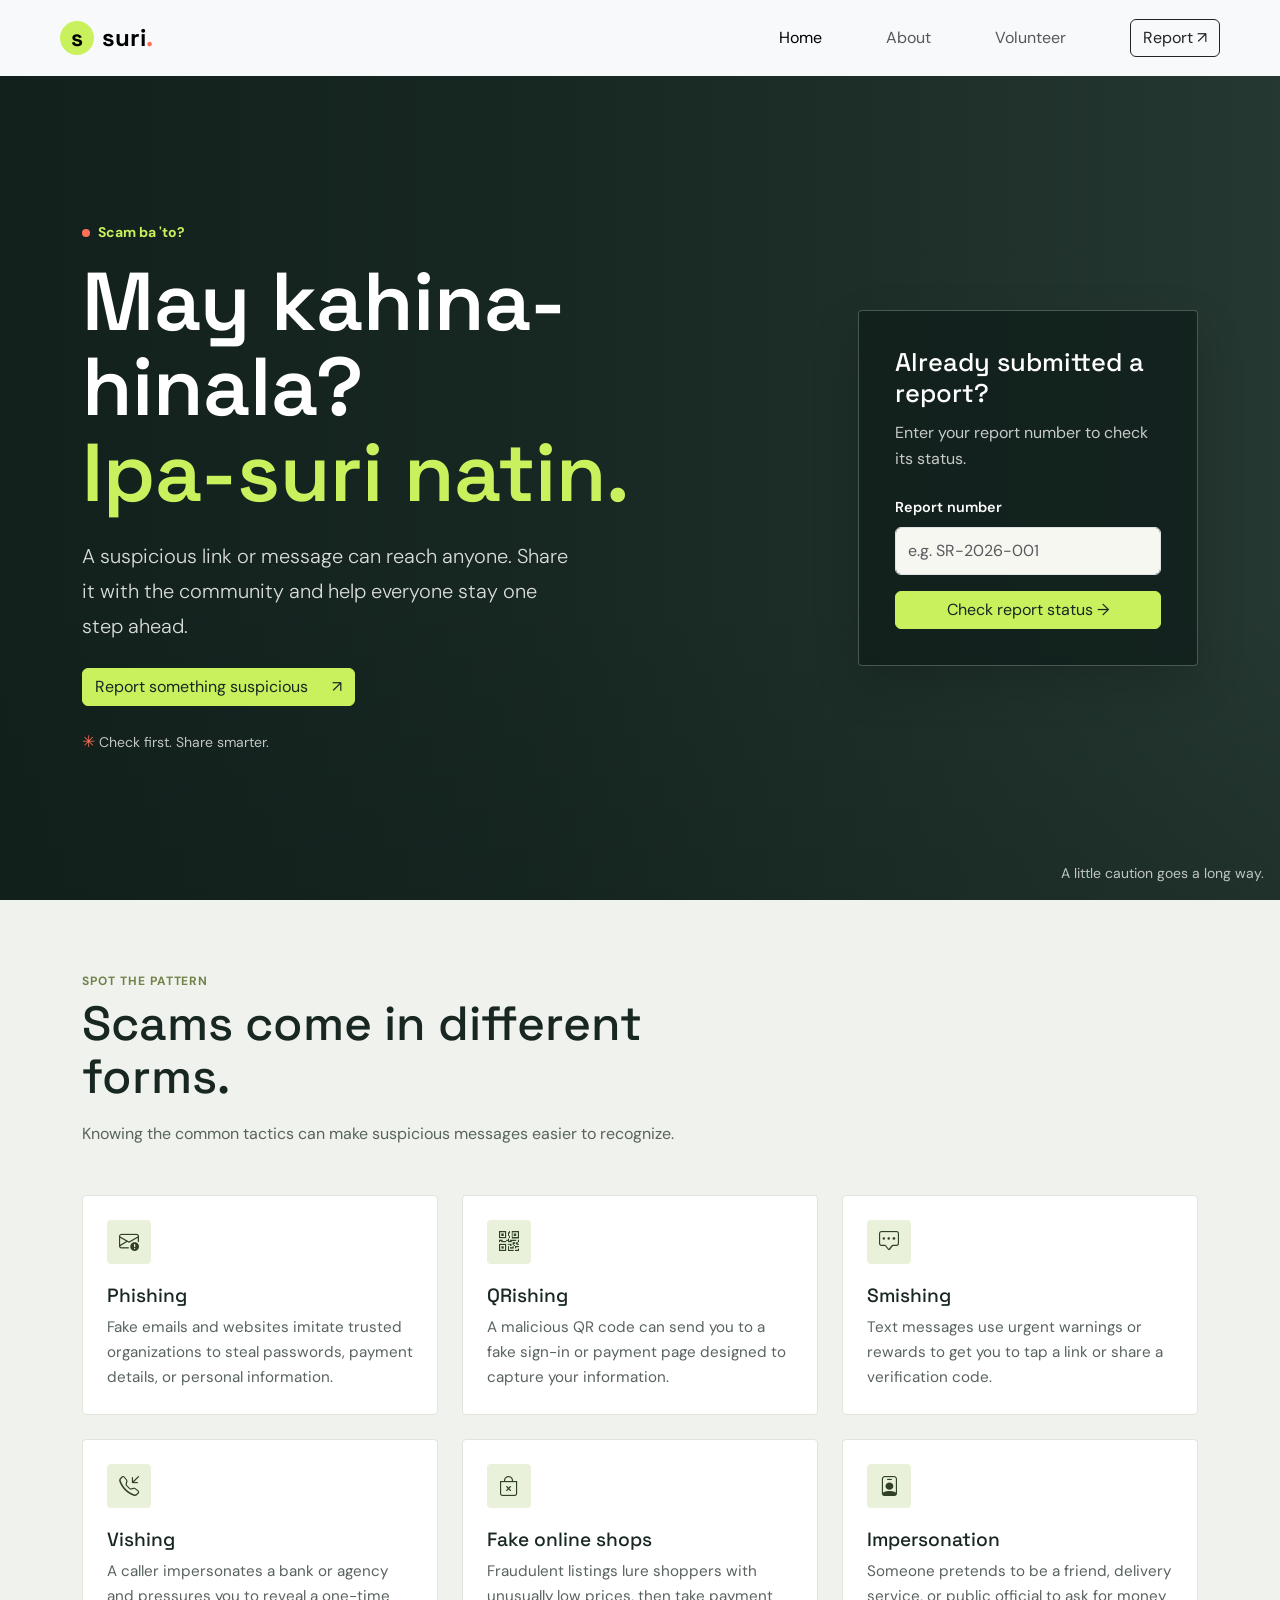
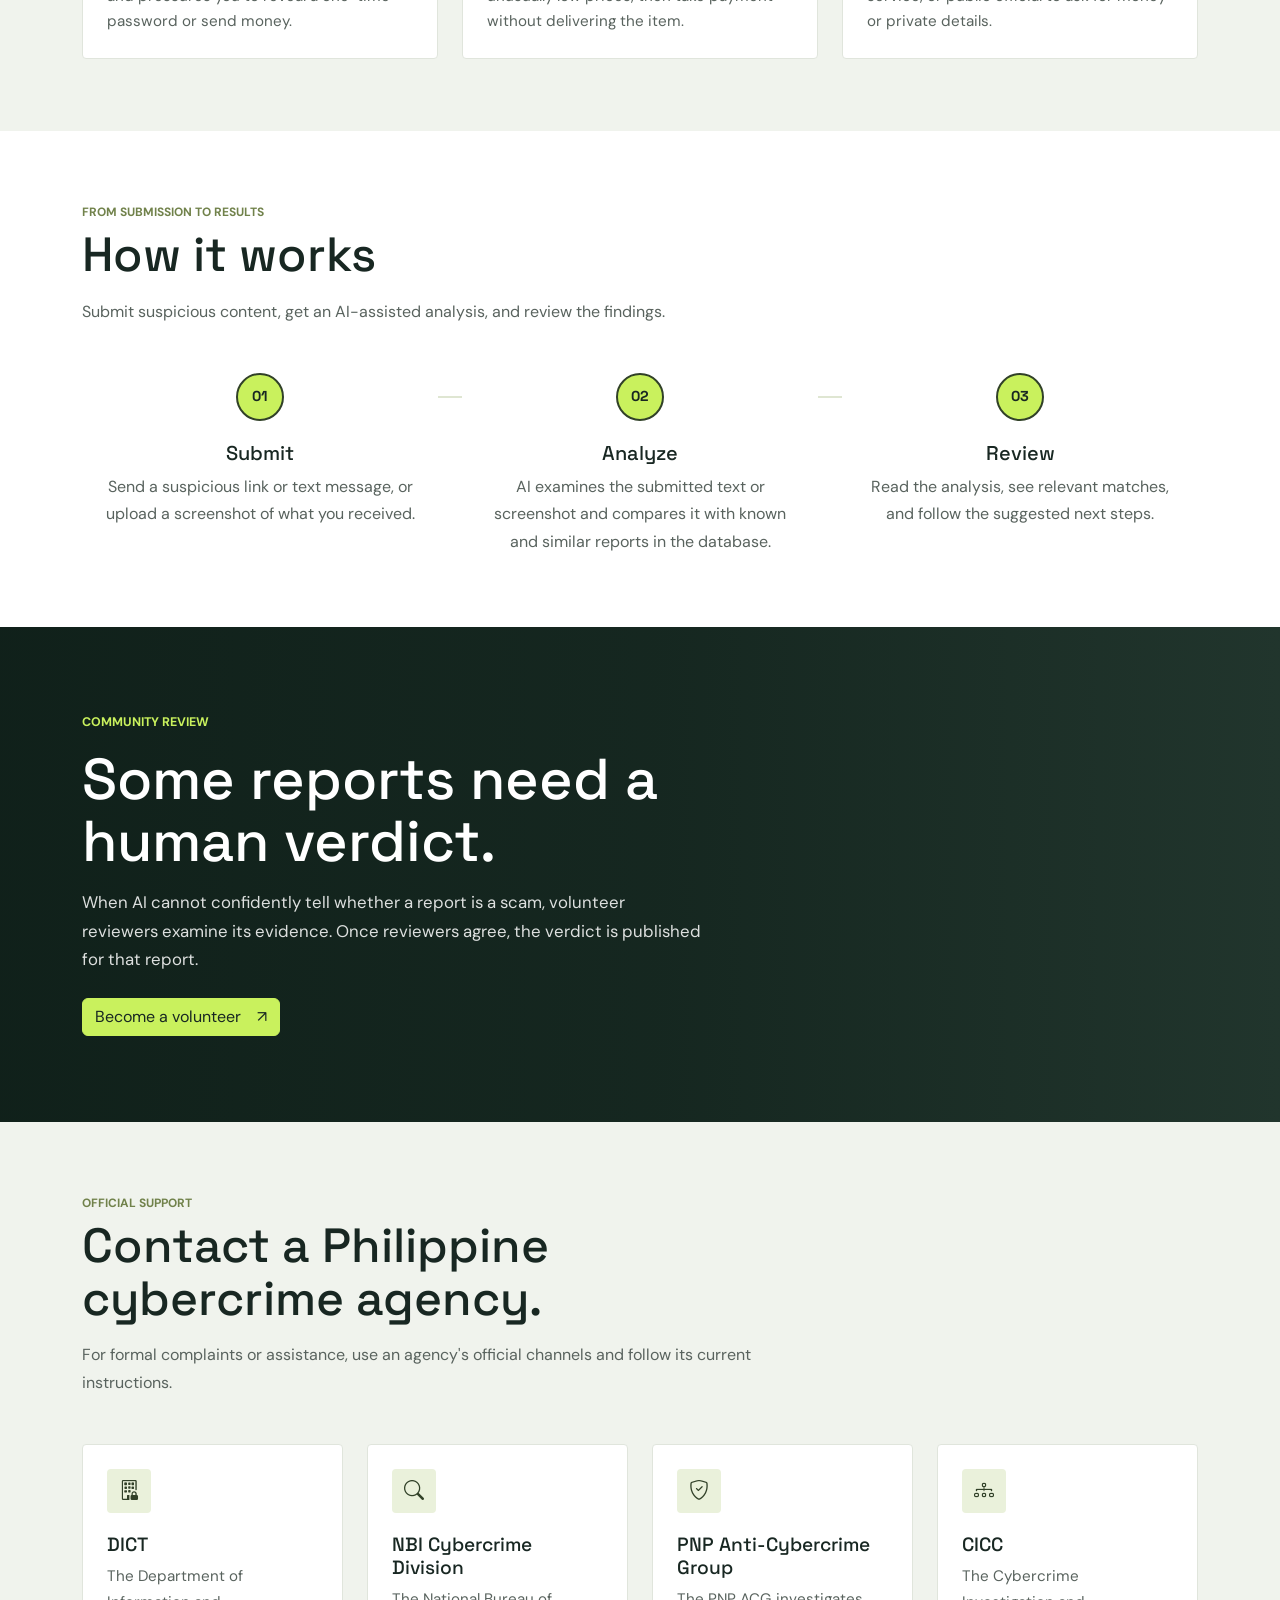
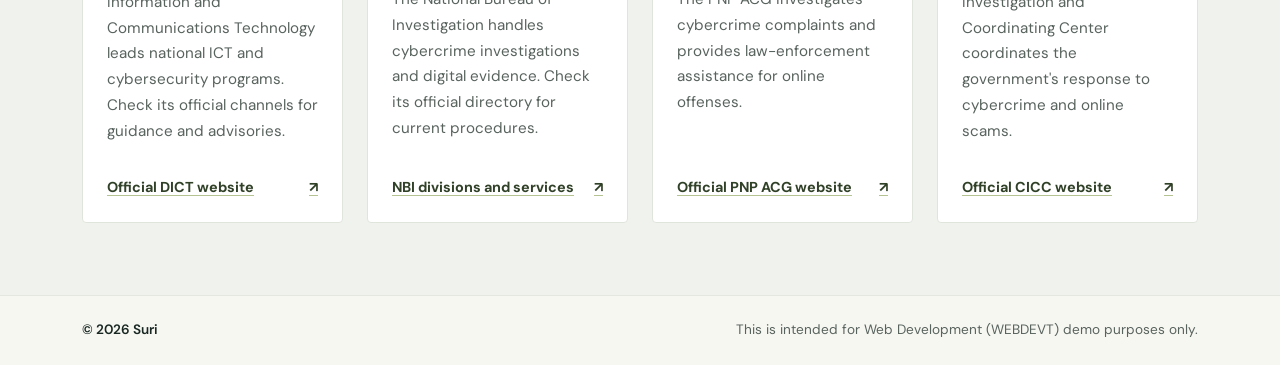
==== index.html @ 7ba01937 "Add of suri template files." ====
<!doctype html>
<html lang="en">
  <head>
    <meta charset="utf-8">
    <meta name="viewport" content="width=device-width, initial-scale=1">
    <meta name="theme-color" content="#f7f7f2">
    <meta name="description" content="A community space to check suspicious links and messages before they spread." >
    <title>Suri | Scam ba 'to?</title>

    <!-- Bootstrap supplies the responsive layout and common interface styles. -->
    <link href="https://cdn.jsdelivr.net/npm/bootstrap@5.3.3/dist/css/bootstrap.min.css" rel="stylesheet" integrity="sha384-QWTKZyjpPEjISv5WaRU9OFeRpok6YctnYmDr5pNlyT2bRjXh0JMhjY6hW+ALEwIH" crossorigin="anonymous">
    <link rel="stylesheet" href="https://cdn.jsdelivr.net/npm/bootstrap-icons@1.11.3/font/bootstrap-icons.min.css">
    <!-- A display font paired with a readable body font gives the page its own voice. -->
    <link rel="preconnect" href="https://fonts.googleapis.com">
    <link rel="preconnect" href="https://fonts.gstatic.com" crossorigin>
    <link href="https://fonts.googleapis.com/css2?family=DM+Sans:wght@400;500;600;700&family=Space+Grotesk:wght@500;600;700&display=swap" rel="stylesheet">
    <link rel="stylesheet" href="styles/index.css">
    <link rel="stylesheet" href="styles/menu.css">
    <link rel="stylesheet" href="styles/hero.css">
    <link rel="stylesheet" href="styles/report-lookup.css">
    <link rel="stylesheet" href="styles/scams.css">
    <link rel="stylesheet" href="styles/how-it-works.css">
    <link rel="stylesheet" href="styles/volunteer.css">
    <link rel="stylesheet" href="styles/agencies.css">
    <link rel="stylesheet" href="styles/footer.css">
    <script src="scripts/hero.js" defer></script>
    <script src="scripts/menu.js" defer></script>
    <script src="scripts/report-lookup.js" defer></script>
    <script src="scripts/volunteer.js" defer></script>
  </head>
  <body>
    <!-- A sticky header keeps the main actions close while the page is in view. -->
    <header class="navbar navbar-expand-md sticky-top bg-light px-3 px-lg-5">
      <div class="container-fluid">
      <a class="navbar-brand d-flex align-items-center gap-2 mb-0" href="#home" aria-label="Suri home">
        <span class="brand-mark" aria-hidden="true">s</span>
        <span class="brand-name fs-4 fw-bold">suri<span class="brand-period">.</span></span>
      </a>

      <button class="navbar-toggler" type="button" aria-label="Open navigation menu" aria-expanded="false" aria-controls="site-navigation">
        <span class="navbar-toggler-icon" aria-hidden="true"></span>
      </button>

      <nav class="collapse navbar-collapse justify-content-md-end" id="site-navigation" aria-label="Main navigation">
        <div class="navbar-nav align-items-md-center gap-md-5">
          <a class="nav-link active" href="#home" aria-current="page">Home</a>
          <a class="nav-link" href="#how-it-works">About</a>
          <a class="nav-link" href="#volunteer">Volunteer</a>
          <a class="btn btn-outline-dark ms-md-2" href="report.html">Report <span aria-hidden="true">↗</span></a>
        </div>
      </nav>
      </div>
    </header>

    <main>
      <!-- The hero fills the space below the header and uses a photo selected in scripts/hero.js. -->
      <section class="hero d-flex align-items-center position-relative overflow-hidden" id="home" aria-labelledby="hero-title">
        <div class="container position-relative">
          <div class="row g-5 align-items-center">
            <div class="col-lg-8 hero-content">
              <p class="hero-eyebrow d-flex align-items-center gap-2 fw-bold mb-3"><span class="eyebrow-dot" aria-hidden="true"></span> Scam ba 'to?</p>
              <h1 class="hero-title fw-semibold mb-0" id="hero-title">May kahina-hinala?<br><span>Ipa-suri natin.</span></h1>
              <p class="hero-description lead my-4">A suspicious link or message can reach anyone. Share it with the community and help everyone stay one step ahead.</p>
              <a class="btn btn-primary d-inline-flex align-items-center gap-4" href="report.html">Report something suspicious <span aria-hidden="true">↗</span></a>
              <p class="hero-note small mt-4 mb-0"><span aria-hidden="true">✳</span> Check first. Share smarter.</p>
            </div>
            <div class="col-lg-4">
              <aside class="report-lookup" id="report" aria-labelledby="report-lookup-title">
                <h2 class="report-lookup-title" id="report-lookup-title">Already submitted a report?</h2>
                <p class="report-lookup-copy">Enter your report number to check its status.</p>
                <form id="report-lookup-form">
                  <label class="form-label" for="report-number">Report number</label>
                  <input class="form-control mb-3" id="report-number" name="report-number" type="text" placeholder="e.g. SR-2026-001" autocomplete="off" required>
                  <button class="btn btn-primary w-100" type="submit">Check report status <span aria-hidden="true">→</span></button>
                  <p class="report-lookup-feedback small mt-3 mb-0" id="report-lookup-feedback" role="status" aria-live="polite" hidden></p>
                </form>
              </aside>
            </div>
          </div>
        </div>
        <p class="photo-credit position-absolute bottom-0 end-0 small m-3">A little caution goes a long way.</p>
      </section>

      <!-- Static cards introduce common scam categories without needing JavaScript. -->
      <section class="scam-types py-5" id="scam-types" aria-labelledby="scam-types-title">
        <div class="container py-lg-4">
          <div class="scam-types-heading mb-4 mb-lg-5">
            <p class="scam-types-kicker text-uppercase fw-bold mb-2">Spot the pattern</p>
            <h2 class="scam-types-title mb-3" id="scam-types-title">Scams come in different forms.</h2>
            <p class="scam-types-intro mb-0">Knowing the common tactics can make suspicious messages easier to recognize.</p>
          </div>

          <div class="row g-3 g-lg-4">
            <div class="col-md-6 col-lg-4">
              <article class="scam-card h-100">
                <span class="scam-icon" aria-hidden="true"><i class="bi bi-envelope-exclamation"></i></span>
                <h3 class="scam-card-title">Phishing</h3>
                <p class="scam-card-description mb-0">Fake emails and websites imitate trusted organizations to steal passwords, payment details, or personal information.</p>
              </article>
            </div>
            <div class="col-md-6 col-lg-4">
              <article class="scam-card h-100">
                <span class="scam-icon" aria-hidden="true"><i class="bi bi-qr-code"></i></span>
                <h3 class="scam-card-title">QRishing</h3>
                <p class="scam-card-description mb-0">A malicious QR code can send you to a fake sign-in or payment page designed to capture your information.</p>
              </article>
            </div>
            <div class="col-md-6 col-lg-4">
              <article class="scam-card h-100">
                <span class="scam-icon" aria-hidden="true"><i class="bi bi-chat-square-dots"></i></span>
                <h3 class="scam-card-title">Smishing</h3>
                <p class="scam-card-description mb-0">Text messages use urgent warnings or rewards to get you to tap a link or share a verification code.</p>
              </article>
            </div>
            <div class="col-md-6 col-lg-4">
              <article class="scam-card h-100">
                <span class="scam-icon" aria-hidden="true"><i class="bi bi-telephone-inbound"></i></span>
                <h3 class="scam-card-title">Vishing</h3>
                <p class="scam-card-description mb-0">A caller impersonates a bank or agency and pressures you to reveal a one-time password or send money.</p>
              </article>
            </div>
            <div class="col-md-6 col-lg-4">
              <article class="scam-card h-100">
                <span class="scam-icon" aria-hidden="true"><i class="bi bi-bag-x"></i></span>
                <h3 class="scam-card-title">Fake online shops</h3>
                <p class="scam-card-description mb-0">Fraudulent listings lure shoppers with unusually low prices, then take payment without delivering the item.</p>
              </article>
            </div>
            <div class="col-md-6 col-lg-4">
              <article class="scam-card h-100">
                <span class="scam-icon" aria-hidden="true"><i class="bi bi-person-badge"></i></span>
                <h3 class="scam-card-title">Impersonation</h3>
                <p class="scam-card-description mb-0">Someone pretends to be a friend, delivery service, or public official to ask for money or private details.</p>
              </article>
            </div>
          </div>
        </div>
      </section>

      <section class="how-it-works py-5" id="how-it-works" aria-labelledby="how-it-works-title">
        <div class="container py-lg-4">
          <div class="how-heading mb-5">
            <p class="how-kicker text-uppercase fw-bold mb-2">From submission to results</p>
            <h2 class="how-title mb-3" id="how-it-works-title">How it works</h2>
            <p class="how-intro mb-0">Submit suspicious content, get an AI-assisted analysis, and review the findings.</p>
          </div>

          <div class="how-steps row g-4 position-relative">
            <div class="col-md-4">
              <article class="how-step">
                <span class="step-number">01</span>
                <h3 class="step-title">Submit</h3>
                <p class="step-description mb-0">Send a suspicious link or text message, or upload a screenshot of what you received.</p>
              </article>
            </div>
            <div class="col-md-4">
              <article class="how-step">
                <span class="step-number">02</span>
                <h3 class="step-title">Analyze</h3>
                <p class="step-description mb-0">AI examines the submitted text or screenshot and compares it with known and similar reports in the database.</p>
              </article>
            </div>
            <div class="col-md-4">
              <article class="how-step">
                <span class="step-number">03</span>
                <h3 class="step-title">Review</h3>
                <p class="step-description mb-0">Read the analysis, see relevant matches, and follow the suggested next steps.</p>
              </article>
            </div>
          </div>
        </div>
      </section>

      <section class="volunteer-section position-relative d-flex align-items-center overflow-hidden" id="volunteer" aria-labelledby="volunteer-title">
        <div class="volunteer-parallax" aria-hidden="true"></div>
        <div class="volunteer-shade" aria-hidden="true"></div>
        <div class="container volunteer-content">
          <div class="row">
            <div class="col-lg-8 col-xl-7">
              <p class="volunteer-eyebrow text-uppercase fw-bold mb-3">Community review</p>
              <h2 class="volunteer-title mb-3" id="volunteer-title">Some reports need a human verdict.</h2>
              <p class="volunteer-description mb-4">When AI cannot confidently tell whether a report is a scam, volunteer reviewers examine its evidence. Once reviewers agree, the verdict is published for that report.</p>
              <button class="btn btn-primary d-inline-flex align-items-center gap-3" id="volunteer-button" type="button">Become a volunteer <span aria-hidden="true">↗</span></button>
              <p class="volunteer-feedback small mt-3 mb-0" id="volunteer-feedback" role="status" aria-live="polite" hidden></p>
            </div>
          </div>
        </div>
      </section>

      <section class="agency-directory py-5" id="agencies" aria-labelledby="agency-directory-title">
        <div class="container py-lg-4">
          <div class="agency-heading mb-4 mb-lg-5">
            <p class="agency-kicker text-uppercase fw-bold mb-2">Official support</p>
            <h2 class="agency-title mb-3" id="agency-directory-title">Contact a Philippine cybercrime agency.</h2>
            <p class="agency-intro mb-0">For formal complaints or assistance, use an agency's official channels and follow its current instructions.</p>
          </div>

          <div class="row g-3 g-lg-4">
            <div class="col-md-6 col-xl-3">
              <article class="agency-card h-100">
                <span class="agency-icon" aria-hidden="true"><i class="bi bi-building-lock"></i></span>
                <h3 class="agency-card-title">DICT</h3>
                <p class="agency-card-description">The Department of Information and Communications Technology leads national ICT and cybersecurity programs. Check its official channels for guidance and advisories.</p>
                <a class="agency-link" href="https://dict.gov.ph/" target="_blank" rel="noopener noreferrer">Official DICT website <span aria-hidden="true">↗</span></a>
              </article>
            </div>
            <div class="col-md-6 col-xl-3">
              <article class="agency-card h-100">
                <span class="agency-icon" aria-hidden="true"><i class="bi bi-search"></i></span>
                <h3 class="agency-card-title">NBI Cybercrime Division</h3>
                <p class="agency-card-description">The National Bureau of Investigation handles cybercrime investigations and digital evidence. Check its official directory for current procedures.</p>
                <a class="agency-link" href="https://nbi.gov.ph/overview/divisions/" target="_blank" rel="noopener noreferrer">NBI divisions and services <span aria-hidden="true">↗</span></a>
              </article>
            </div>
            <div class="col-md-6 col-xl-3">
              <article class="agency-card h-100">
                <span class="agency-icon" aria-hidden="true"><i class="bi bi-shield-check"></i></span>
                <h3 class="agency-card-title">PNP Anti-Cybercrime Group</h3>
                <p class="agency-card-description">The PNP ACG investigates cybercrime complaints and provides law-enforcement assistance for online offenses.</p>
                <a class="agency-link" href="https://acg.pnp.gov.ph/" target="_blank" rel="noopener noreferrer">Official PNP ACG website <span aria-hidden="true">↗</span></a>
              </article>
            </div>
            <div class="col-md-6 col-xl-3">
              <article class="agency-card h-100">
                <span class="agency-icon" aria-hidden="true"><i class="bi bi-diagram-3"></i></span>
                <h3 class="agency-card-title">CICC</h3>
                <p class="agency-card-description">The Cybercrime Investigation and Coordinating Center coordinates the government's response to cybercrime and online scams.</p>
                <a class="agency-link" href="https://cicc.gov.ph/" target="_blank" rel="noopener noreferrer">Official CICC website <span aria-hidden="true">↗</span></a>
              </article>
            </div>
          </div>
        </div>
      </section>
    </main>

    <footer class="site-footer py-4">
      <div class="container d-flex flex-column flex-sm-row justify-content-between align-items-sm-center gap-2">
        <p class="footer-copyright mb-0">&copy; 2026 Suri</p>
        <p class="footer-notice mb-0">This is intended for Web Development (WEBDEVT) demo purposes only.</p>
      </div>
    </footer>
  </body>
</html>
---- styles/index.css ----
/* Shared design values and page-wide behavior belong to the homepage. */
:root {
  --ink: #182722;
  --paper: #f7f7f2;
  --green: #c9f15d;
  --coral: #ff7059;
  --display-font: "Space Grotesk", sans-serif;
  --bs-body-font-family: "DM Sans", sans-serif;
  --bs-body-color: var(--ink);
  --bs-body-bg: var(--paper);
}

html {
  scroll-behavior: smooth;
}

@media (prefers-reduced-motion: reduce) {
  html {
    scroll-behavior: auto;
  }
}
---- styles/menu.css ----
/* Custom navbar details complement Bootstrap's responsive navigation classes. */
.navbar {
  min-height: 76px;
}

.brand-mark {
  display: grid;
  width: 34px;
  aspect-ratio: 1;
  place-items: center;
  border-radius: 50%;
  background: var(--green);
  font: 700 23px/1 var(--display-font);
}

.brand-name {
  font-family: var(--display-font);
}

.brand-period {
  color: var(--coral);
}

@media (max-width: 767.98px) {
  .navbar {
    min-height: 68px;
  }
}
---- styles/hero.css ----
/* Hero-only layout, contrast, and button colors. */
.hero {
  min-height: calc(100svh - 76px);
  isolation: isolate;
  background: #293c35 var(--hero-image) center 48% / cover;
  color: white;
}

.hero::before {
  position: absolute;
  z-index: -1;
  inset: 0;
  background: linear-gradient(90deg, rgb(15 29 25 / 88%), rgb(15 29 25 / 68%) 43%, rgb(15 29 25 / 14%)), linear-gradient(0deg, rgb(15 29 25 / 25%), transparent 36%);
  content: "";
}

.hero-content {
  padding-block: clamp(4.75rem, 11vh, 7.75rem);
  animation: arrive 650ms ease-out both;
}

.hero-eyebrow {
  color: var(--green);
  font-size: 14px;
}

.eyebrow-dot {
  width: 8px;
  height: 8px;
  border-radius: 50%;
  background: var(--coral);
}

.hero-title {
  max-width: 900px;
  font-family: var(--display-font);
  font-size: clamp(2.8rem, 6.5vw, 5.125rem);
  line-height: 1.04;
}

.hero-title span {
  color: var(--green);
}

.hero-description {
  max-width: 500px;
  color: rgb(255 255 255 / 84%);
  line-height: 1.75;
}

.btn-primary {
  --bs-btn-color: var(--ink);
  --bs-btn-bg: var(--green);
  --bs-btn-border-color: var(--green);
  --bs-btn-hover-color: var(--ink);
  --bs-btn-hover-bg: #d8ff75;
  --bs-btn-hover-border-color: #d8ff75;
}

.hero-note {
  color: rgb(255 255 255 / 74%);
}

.hero-note span {
  color: var(--coral);
  font-size: 16px;
}

.photo-credit {
  color: rgb(255 255 255 / 72%);
}

@keyframes arrive {
  from {
    opacity: 0;
    transform: translateY(12px);
  }

  to {
    opacity: 1;
    transform: translateY(0);
  }
}

@media (max-width: 767.98px) {
  .hero {
    min-height: calc(100svh - 68px);
    background-position: 58% center;
  }

  .hero::before {
    background: linear-gradient(90deg, rgb(15 29 25 / 84%), rgb(15 29 25 / 43%)), linear-gradient(0deg, rgb(15 29 25 / 30%), transparent 50%);
  }

  .hero-content {
    padding-block: 4.75rem 1rem;
  }

  .hero-description {
    font-size: 1rem;
  }
}

@media (prefers-reduced-motion: reduce) {
  .hero-content {
    animation: none;
  }
}
---- styles/report-lookup.css ----
/* The lookup panel is a standalone hero component. */
.report-lookup {
  padding: clamp(1.5rem, 3vw, 2.25rem);
  border: 1px solid rgb(255 255 255 / 24%);
  border-radius: 4px;
  background: rgb(15 29 25 / 76%);
  box-shadow: 0 18px 48px rgb(0 0 0 / 16%);
}

.report-lookup-title {
  margin-bottom: 0.75rem;
  font-family: var(--display-font);
  font-size: clamp(1.4rem, 2vw, 1.8rem);
  line-height: 1.2;
}

.report-lookup-copy {
  margin-bottom: 1.5rem;
  color: rgb(255 255 255 / 76%);
  line-height: 1.6;
}

.report-lookup .form-label {
  font-size: 0.9rem;
  font-weight: 600;
}

.report-lookup .form-control {
  min-height: 48px;
}

.report-lookup-feedback {
  color: rgb(255 255 255 / 82%);
}
---- styles/scams.css ----
/* Scam category cards use a quieter surface to separate learning content from the hero. */
.scam-types {
  background: #f0f3ed;
}

.scam-types-heading {
  max-width: 640px;
}

.scam-types-kicker {
  color: #71824b;
  font-size: 0.75rem;
  letter-spacing: 0.08em;
}

.scam-types-title {
  color: var(--ink);
  font-family: var(--display-font);
  font-size: clamp(2rem, 4vw, 3rem);
  line-height: 1.1;
}

.scam-types-intro {
  color: #59635e;
  line-height: 1.7;
}

.scam-card {
  padding: 1.5rem;
  border: 1px solid #e0e5dc;
  border-radius: 4px;
  background: #fff;
  transition: border-color 160ms ease, transform 160ms ease;
}

.scam-card:hover {
  transform: translateY(-3px);
  border-color: #b5c392;
}

.scam-icon {
  display: grid;
  width: 44px;
  height: 44px;
  margin-bottom: 1.25rem;
  place-items: center;
  border-radius: 4px;
  background: #eaf1db;
  color: #314128;
  font-size: 1.25rem;
}

.scam-card-title {
  margin-bottom: 0.5rem;
  color: var(--ink);
  font-family: var(--display-font);
  font-size: 1.2rem;
}

.scam-card-description {
  color: #59635e;
  font-size: 0.95rem;
  line-height: 1.65;
}

@media (prefers-reduced-motion: reduce) {
  .scam-card {
    transition: none;
  }

  .scam-card:hover {
    transform: none;
  }
}
---- styles/how-it-works.css ----
/* A connected sequence turns the three steps into one easy-to-scan process. */
.how-it-works {
  background: #fff;
}

.how-heading {
  max-width: 640px;
}

.how-kicker {
  color: #71824b;
  font-size: 0.75rem;
}

.how-title {
  color: var(--ink);
  font-family: var(--display-font);
  font-size: clamp(2rem, 4vw, 3rem);
  line-height: 1.1;
}

.how-intro,
.step-description {
  color: #59635e;
  line-height: 1.7;
}

.how-steps::before {
  position: absolute;
  z-index: 0;
  top: 47px;
  right: 16.6667%;
  left: 16.6667%;
  height: 2px;
  background: #dfe6d2;
  content: "";
}

.how-step {
  position: relative;
  z-index: 1;
  background: #fff;
  text-align: center;
}

.step-number {
  display: grid;
  width: 48px;
  height: 48px;
  margin: 0 auto 1.25rem;
  position: relative;
  z-index: 1;
  place-items: center;
  border: 2px solid #314128;
  border-radius: 50%;
  background: var(--green);
  color: var(--ink);
  font-family: var(--display-font);
  font-size: 0.9rem;
  font-weight: 700;
}

.step-title {
  margin-bottom: 0.5rem;
  color: var(--ink);
  font-family: var(--display-font);
  font-size: 1.25rem;
}

.step-description {
  max-width: 320px;
  margin-right: auto;
  margin-left: auto;
}

@media (max-width: 767.98px) {
  .how-heading {
    margin-bottom: 2rem !important;
  }

  .how-steps {
    row-gap: 2rem !important;
  }

  .how-steps::before {
    top: 48px;
    right: auto;
    bottom: 24px;
    left: 50%;
    width: 2px;
    height: auto;
    transform: translateX(-50%);
  }
}
---- styles/volunteer.css ----
/* The script pins this viewport-height image while the section scrolls past. */
.volunteer-section {
  min-height: 55svh;
  isolation: isolate;
  background-color: #263b32;
  color: #fff;
}

.volunteer-parallax {
  position: absolute;
  z-index: -1;
  inset: 0 0 auto;
  height: 100svh;
  background: url("https://images.unsplash.com/photo-1531206715517-5c0ba140b2b8?auto=format&fit=crop&w=2000&q=85") center 45% / cover;
  will-change: transform;
}

.volunteer-shade {
  position: absolute;
  z-index: 0;
  inset: 0;
  background: linear-gradient(90deg, rgb(13 29 23 / 88%), rgb(13 29 23 / 66%) 52%, rgb(13 29 23 / 20%));
}

.volunteer-content {
  position: relative;
  z-index: 1;
  padding-block: clamp(3.5rem, 8vh, 6rem);
}

.volunteer-eyebrow {
  color: var(--green);
  font-size: 0.78rem;
}

.volunteer-title {
  max-width: 700px;
  font-family: var(--display-font);
  font-size: clamp(2.25rem, 4.5vw, 4rem);
  line-height: 1.08;
}

.volunteer-description {
  max-width: 620px;
  color: rgb(255 255 255 / 86%);
  font-size: 1.05rem;
  line-height: 1.7;
}

.volunteer-feedback {
  color: rgb(255 255 255 / 86%);
}

@media (max-width: 767.98px) {
  .volunteer-section {
    min-height: 55svh;
  }

  .volunteer-parallax {
    background-position: 58% center;
  }
}

@media (prefers-reduced-motion: reduce) {
  .volunteer-parallax {
    will-change: auto;
  }
}
---- styles/agencies.css ----
/* Agency cards provide official starting points for people seeking direct assistance. */
.agency-directory {
  background: #f0f3ed;
}

.agency-heading {
  max-width: 700px;
}

.agency-kicker {
  color: #71824b;
  font-size: 0.75rem;
}

.agency-title {
  color: var(--ink);
  font-family: var(--display-font);
  font-size: clamp(2rem, 4vw, 3rem);
  line-height: 1.1;
}

.agency-intro,
.agency-card-description {
  color: #59635e;
  line-height: 1.7;
}

.agency-card {
  display: flex;
  flex-direction: column;
  padding: 1.5rem;
  border: 1px solid #e0e5dc;
  border-radius: 4px;
  background: #fff;
}

.agency-icon {
  display: grid;
  width: 44px;
  height: 44px;
  margin-bottom: 1.25rem;
  place-items: center;
  border-radius: 4px;
  background: #eaf1db;
  color: #314128;
  font-size: 1.25rem;
}

.agency-card-title {
  margin-bottom: 0.5rem;
  color: var(--ink);
  font-family: var(--display-font);
  font-size: 1.2rem;
}

.agency-card-description {
  flex-grow: 1;
  font-size: 0.95rem;
}

.agency-link {
  display: inline-flex;
  align-items: center;
  justify-content: space-between;
  gap: 0.75rem;
  margin-top: 1rem;
  color: #314128;
  font-size: 0.9rem;
  font-weight: 700;
  text-decoration: underline;
  text-decoration-color: #b5c392;
  text-underline-offset: 0.2em;
}

.agency-link:hover {
  color: #182722;
  text-decoration-color: currentColor;
}
---- styles/footer.css ----
.site-footer {
  border-top: 1px solid #e3e7df;
  background: #f7f7f2;
  color: #59635e;
  font-size: 0.85rem;
}

.footer-copyright {
  color: var(--ink);
  font-weight: 600;
}
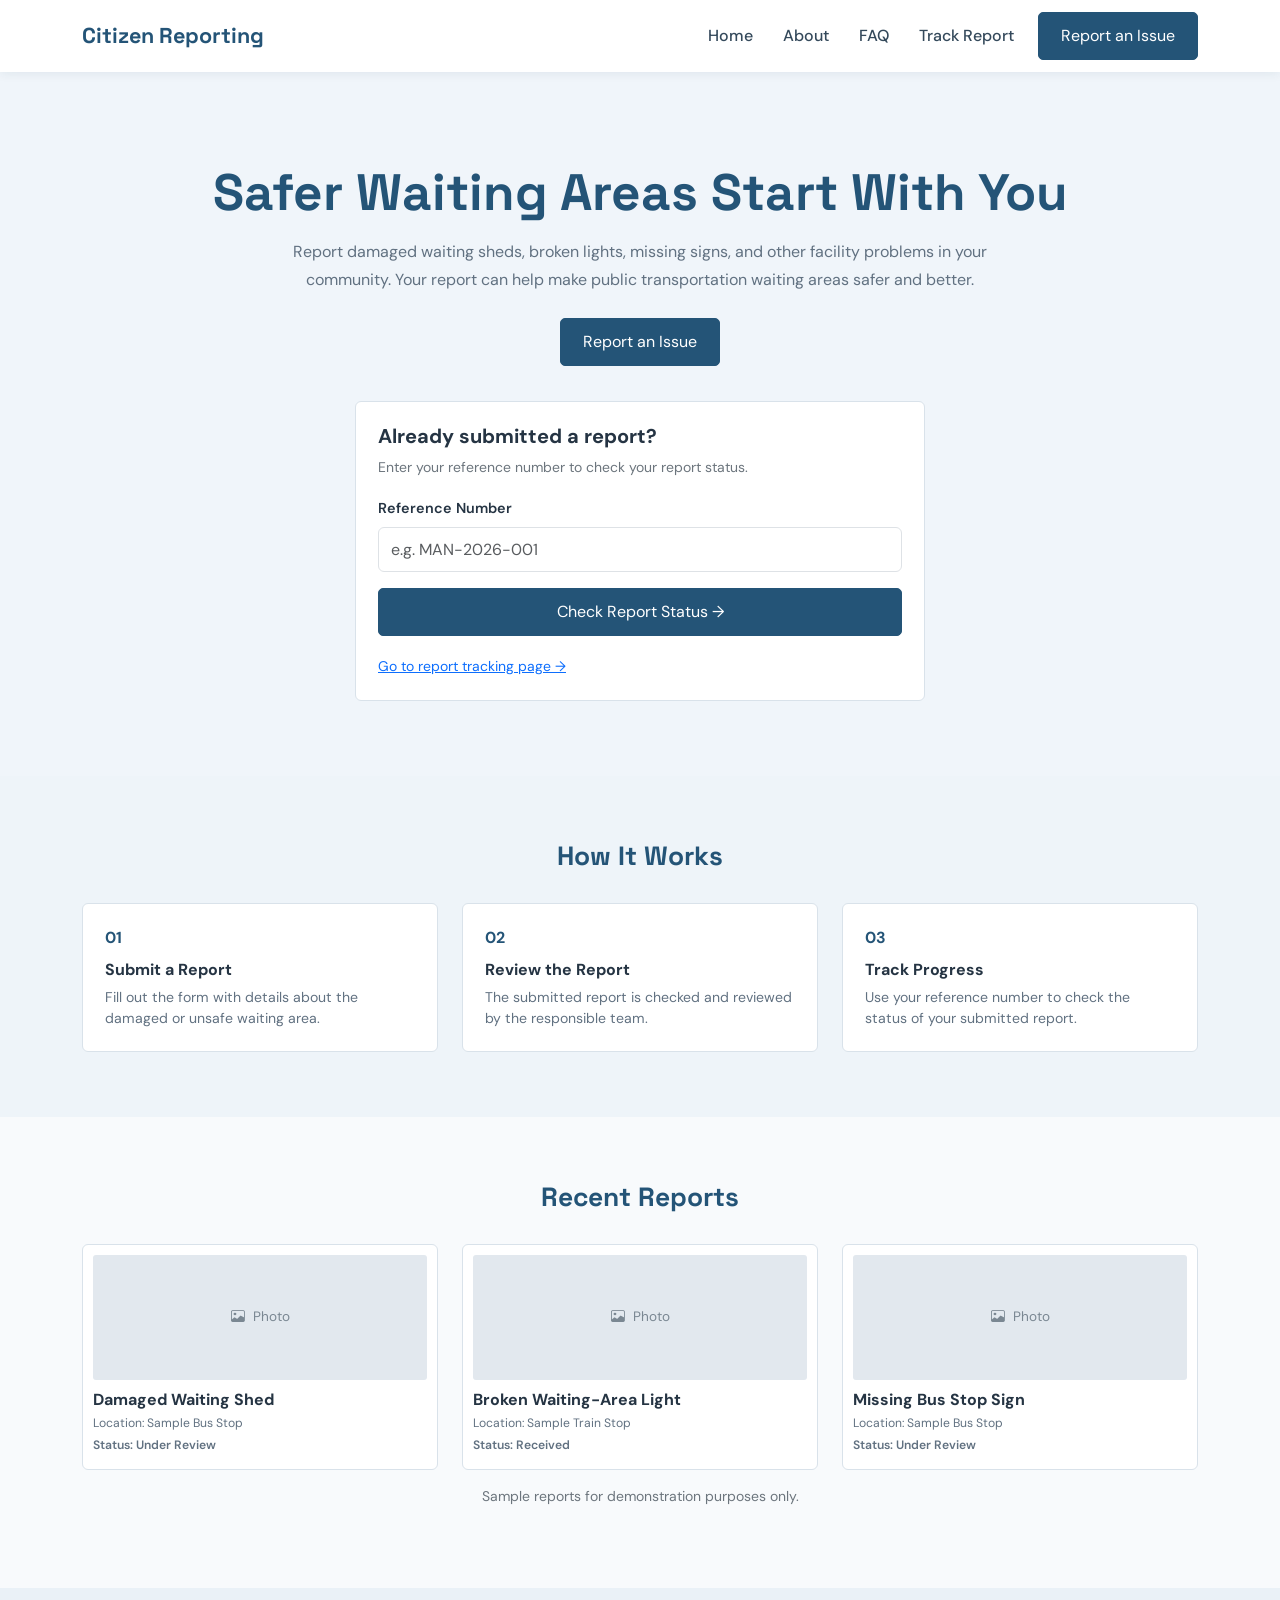
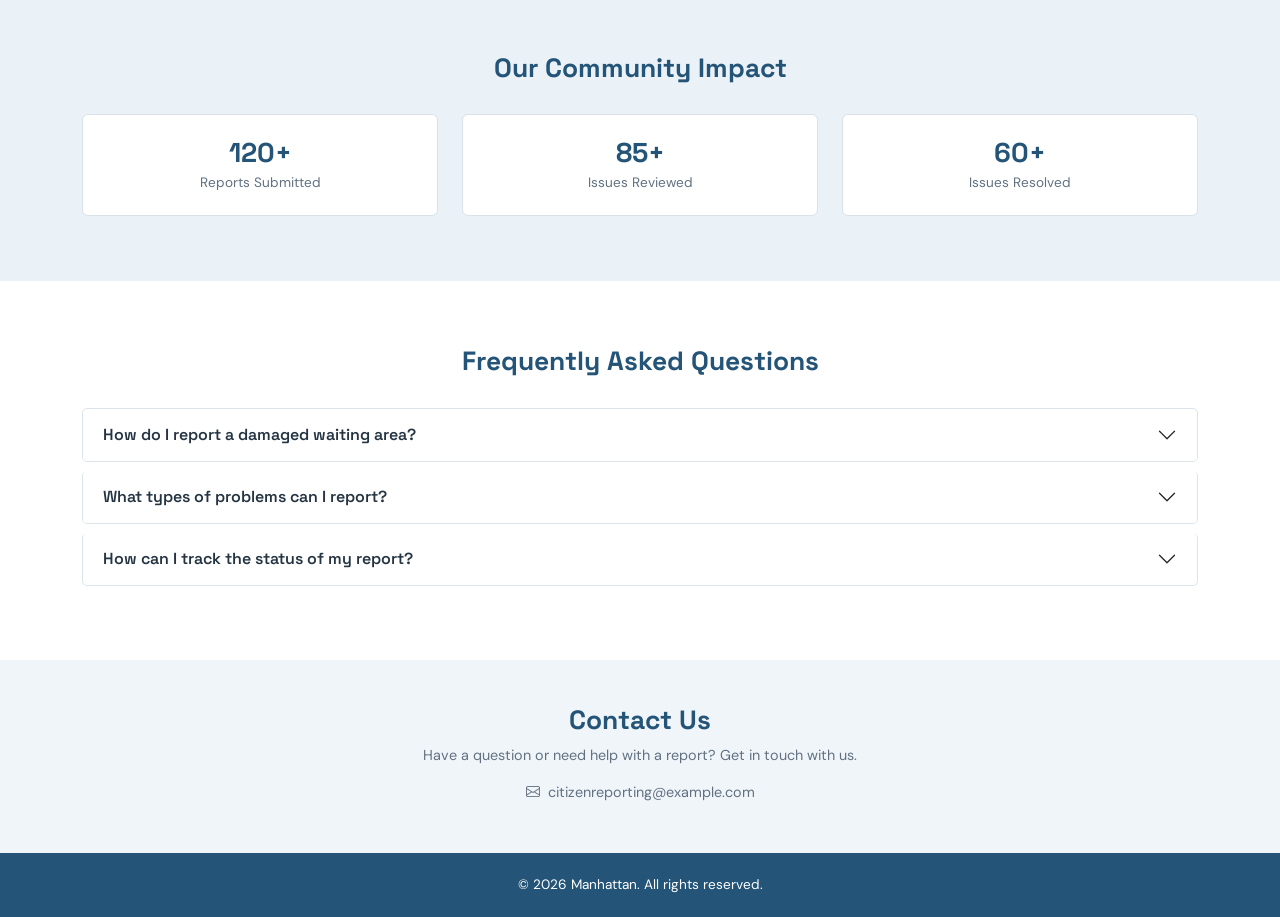
==== commit c548c4cd: "Updated Manhattan homepage based on wireframe" ====
--- a/index.html
+++ b/index.html
@@ -1,243 +1,587 @@
-<!doctype html>
+
+<!DOCTYPE html>
 <html lang="en">
-  <head>
-    <meta charset="utf-8">
-    <meta name="viewport" content="width=device-width, initial-scale=1">
-    <meta name="theme-color" content="#f7f7f2">
-    <meta name="description" content="A community space to check suspicious links and messages before they spread." >
-    <title>Suri | Scam ba 'to?</title>
-
-    <!-- Bootstrap supplies the responsive layout and common interface styles. -->
-    <link href="https://cdn.jsdelivr.net/npm/bootstrap@5.3.3/dist/css/bootstrap.min.css" rel="stylesheet" integrity="sha384-QWTKZyjpPEjISv5WaRU9OFeRpok6YctnYmDr5pNlyT2bRjXh0JMhjY6hW+ALEwIH" crossorigin="anonymous">
-    <link rel="stylesheet" href="https://cdn.jsdelivr.net/npm/bootstrap-icons@1.11.3/font/bootstrap-icons.min.css">
-    <!-- A display font paired with a readable body font gives the page its own voice. -->
-    <link rel="preconnect" href="https://fonts.googleapis.com">
-    <link rel="preconnect" href="https://fonts.gstatic.com" crossorigin>
+<head>
+    <meta charset="UTF-8">
+    <meta name="viewport" content="width=device-width, initial-scale=1.0">
+    <title>Manhattan | Better Waiting Areas</title>
+
+    <link href="https://cdn.jsdelivr.net/npm/bootstrap@5.3.3/dist/css/bootstrap.min.css" rel="stylesheet">
+    <link href="https://cdn.jsdelivr.net/npm/bootstrap-icons@1.11.3/font/bootstrap-icons.css" rel="stylesheet">
     <link href="https://fonts.googleapis.com/css2?family=DM+Sans:wght@400;500;600;700&family=Space+Grotesk:wght@500;600;700&display=swap" rel="stylesheet">
-    <link rel="stylesheet" href="styles/index.css">
-    <link rel="stylesheet" href="styles/menu.css">
-    <link rel="stylesheet" href="styles/hero.css">
-    <link rel="stylesheet" href="styles/report-lookup.css">
-    <link rel="stylesheet" href="styles/scams.css">
-    <link rel="stylesheet" href="styles/how-it-works.css">
-    <link rel="stylesheet" href="styles/volunteer.css">
-    <link rel="stylesheet" href="styles/agencies.css">
-    <link rel="stylesheet" href="styles/footer.css">
-    <script src="scripts/hero.js" defer></script>
-    <script src="scripts/menu.js" defer></script>
-    <script src="scripts/report-lookup.js" defer></script>
-    <script src="scripts/volunteer.js" defer></script>
-  </head>
-  <body>
-    <!-- A sticky header keeps the main actions close while the page is in view. -->
-    <header class="navbar navbar-expand-md sticky-top bg-light px-3 px-lg-5">
-      <div class="container-fluid">
-      <a class="navbar-brand d-flex align-items-center gap-2 mb-0" href="#home" aria-label="Suri home">
-        <span class="brand-mark" aria-hidden="true">s</span>
-        <span class="brand-name fs-4 fw-bold">suri<span class="brand-period">.</span></span>
-      </a>
-
-      <button class="navbar-toggler" type="button" aria-label="Open navigation menu" aria-expanded="false" aria-controls="site-navigation">
-        <span class="navbar-toggler-icon" aria-hidden="true"></span>
-      </button>
-
-      <nav class="collapse navbar-collapse justify-content-md-end" id="site-navigation" aria-label="Main navigation">
-        <div class="navbar-nav align-items-md-center gap-md-5">
-          <a class="nav-link active" href="#home" aria-current="page">Home</a>
-          <a class="nav-link" href="#how-it-works">About</a>
-          <a class="nav-link" href="#volunteer">Volunteer</a>
-          <a class="btn btn-outline-dark ms-md-2" href="report.html">Report <span aria-hidden="true">↗</span></a>
-        </div>
-      </nav>
-      </div>
+
+    <style>
+        :root {
+            --blue: #245477;
+            --dark-blue: #183b56;
+            --light-blue: #eef4f9;
+            --text: #253443;
+            --muted: #617181;
+            --white: #ffffff;
+        }
+
+        * {
+            box-sizing: border-box;
+        }
+
+        html {
+            scroll-behavior: smooth;
+            scroll-padding-top: 85px;
+        }
+
+        body {
+            margin: 0;
+            font-family: 'DM Sans', sans-serif;
+            color: var(--text);
+            background: var(--light-blue);
+        }
+
+        h1, h2, h3, h4 {
+            font-family: 'Space Grotesk', sans-serif;
+        }
+
+        .navbar {
+            position: sticky;
+            top: 0;
+            z-index: 1000;
+            background: white;
+            min-height: 72px;
+            box-shadow: 0 2px 10px rgba(20, 50, 75, .07);
+        }
+
+        .navbar-brand {
+            color: var(--blue);
+            font-family: 'Space Grotesk', sans-serif;
+            font-size: 1.35rem;
+            font-weight: 700;
+        }
+
+        .brand-dot {
+            color: #e36b55;
+        }
+
+        .navbar .nav-link {
+            color: #34495b;
+            font-weight: 500;
+            margin-left: 14px;
+        }
+
+            .navbar .nav-link:hover {
+                color: var(--blue);
+            }
+
+        .nav-report, .primary-btn {
+            display: inline-block;
+            background: var(--blue);
+            color: white;
+            padding: 11px 22px;
+            border-radius: 5px;
+            text-decoration: none;
+            border: 1px solid var(--blue);
+            transition: .2s;
+        }
+
+            .nav-report:hover, .primary-btn:hover {
+                background: var(--dark-blue);
+                color: white;
+            }
+
+        .hero {
+            text-align: center;
+            padding: 90px 20px 75px;
+            background: #f0f5fa;
+        }
+
+            .hero h1 {
+                color: var(--blue);
+                font-size: clamp(2rem, 4vw, 3.2rem);
+                font-weight: 700;
+                margin-bottom: 15px;
+            }
+
+            .hero p {
+                color: var(--muted);
+                max-width: 760px;
+                margin: 0 auto 25px;
+                line-height: 1.7;
+            }
+
+        .section {
+            padding: 65px 0;
+        }
+
+        .section-title {
+            color: var(--blue);
+            font-size: 1.65rem;
+            font-weight: 700;
+            text-align: center;
+            margin-bottom: 30px;
+        }
+
+        .how-card, .report-card, .stat-card {
+            background: white;
+            border: 1px solid #d9e2ea;
+            border-radius: 6px;
+            height: 100%;
+        }
+
+        .how-card {
+            padding: 22px;
+            min-height: 125px;
+        }
+
+        .step-number {
+            color: var(--blue);
+            font-weight: 700;
+            margin-bottom: 10px;
+        }
+
+        .how-card h3, .report-card h3 {
+            font-family: 'DM Sans', sans-serif;
+            font-size: 1rem;
+            font-weight: 700;
+        }
+
+        .how-card p, .report-card p {
+            font-size: .88rem;
+            color: var(--muted);
+            margin-bottom: 0;
+        }
+
+        .recent-section {
+            background: #f8fafc;
+        }
+
+        .report-card {
+            padding: 10px;
+            transition: transform .2s, box-shadow .2s;
+        }
+
+            .report-card:hover {
+                transform: translateY(-3px);
+                box-shadow: 0 5px 15px rgba(30, 60, 90, .09);
+            }
+
+        .report-photo {
+            height: 125px;
+            background: #e2e8ee;
+            color: #7a8792;
+            display: flex;
+            align-items: center;
+            justify-content: center;
+            border-radius: 3px;
+            margin-bottom: 10px;
+            font-size: .85rem;
+        }
+
+        .report-card h3 {
+            margin-bottom: 5px;
+        }
+
+        .report-card .small-info {
+            font-size: .76rem;
+            margin-bottom: 4px;
+        }
+
+        .status {
+            color: var(--blue);
+            font-weight: 600;
+        }
+
+        .impact-section {
+            background: #eaf1f7;
+        }
+
+        .stat-card {
+            text-align: center;
+            padding: 22px 12px;
+        }
+
+            .stat-card h3 {
+                color: var(--blue);
+                font-size: 1.7rem;
+                font-weight: 700;
+                margin-bottom: 3px;
+            }
+
+            .stat-card p {
+                color: var(--muted);
+                font-size: .85rem;
+                margin: 0;
+            }
+
+        .faq-section {
+            background: white;
+        }
+
+        .accordion-item {
+            border: 1px solid #dce4eb;
+            margin-bottom: 9px;
+            border-radius: 5px !important;
+            overflow: hidden;
+        }
+
+        .accordion-button {
+            font-weight: 600;
+            color: var(--text);
+            background: #fff;
+        }
+
+            .accordion-button:not(.collapsed) {
+                color: var(--blue);
+                background: #f0f5fa;
+                box-shadow: none;
+            }
+
+            .accordion-button:focus {
+                box-shadow: none;
+                border-color: #b8cbd9;
+            }
+
+        .contact-section {
+            background: #f0f5fa;
+            text-align: center;
+            padding: 45px 20px;
+        }
+
+            .contact-section p {
+                color: var(--muted);
+                font-size: .9rem;
+            }
+
+        footer {
+            background: var(--blue);
+            color: white;
+            text-align: center;
+            padding: 22px 15px;
+            font-size: .85rem;
+        }
+
+        .lookup-box {
+            max-width: 570px;
+            margin: 35px auto 0;
+            padding: 22px;
+            background: white;
+            border: 1px solid #d9e2ea;
+            border-radius: 6px;
+            text-align: left;
+        }
+
+            .lookup-box label {
+                font-weight: 600;
+                font-size: .9rem;
+                margin-bottom: 8px;
+            }
+
+            .lookup-box input {
+                min-height: 45px;
+            }
+
+        #lookup-feedback {
+            margin-top: 12px;
+            font-size: .9rem;
+        }
+
+        @media (max-width: 767px) {
+            .navbar .nav-link {
+                margin-left: 0;
+                padding: 10px 0;
+            }
+
+            .nav-report {
+                display: inline-block;
+                margin-top: 8px;
+            }
+
+            .hero {
+                padding: 65px 18px;
+            }
+
+            .section {
+                padding: 48px 0;
+            }
+        }
+    </style>
+</head>
+
+<body>
+
+    <!-- NAVIGATION -->
+    <nav class="navbar navbar-expand-lg">
+        <div class="container">
+            <a class="navbar-brand" href="#home">
+                Citizen Reporting
+            </a>
+
+            <button class="navbar-toggler" type="button"
+                    data-bs-toggle="collapse" data-bs-target="#site-navigation"
+                    aria-controls="site-navigation" aria-expanded="false"
+                    aria-label="Toggle navigation">
+                <span class="navbar-toggler-icon"></span>
+            </button>
+
+            <div class="collapse navbar-collapse" id="site-navigation">
+                <ul class="navbar-nav ms-auto align-items-lg-center">
+                    <li class="nav-item"><a class="nav-link" href="#home">Home</a></li>
+                    <li class="nav-item"><a class="nav-link" href="#how-it-works">About</a></li>
+                    <li class="nav-item"><a class="nav-link" href="#faq">FAQ</a></li>
+                    <li class="nav-item"><a class="nav-link" href="track.html">Track Report</a></li>
+                    <li class="nav-item ms-lg-3">
+                        <a class="nav-report" href="report.html">Report an Issue</a>
+                    </li>
+                </ul>
+            </div>
+        </div>
+    </nav>
+
+    <!-- HERO -->
+    <header class="hero" id="home">
+        <div class="container">
+            <h1>Safer Waiting Areas Start With You</h1>
+            <p>
+                Report damaged waiting sheds, broken lights, missing signs,
+                and other facility problems in your community.
+                Your report can help make public transportation waiting areas safer and better.
+            </p>
+            <a href="report.html" class="primary-btn">
+                Report an Issue
+            </a>
+        </div>
+
+        <!-- REPORT TRACKING FUNCTION -->
+        <div class="lookup-box">
+            <h5 class="fw-bold mb-2">Already submitted a report?</h5>
+            <p class="text-secondary small mb-3">
+                Enter your reference number to check your report status.
+            </p>
+
+            <form id="lookup-form">
+                <label for="reference-number">Reference Number</label>
+                <input type="text" id="reference-number" class="form-control"
+                       placeholder="e.g. MAN-2026-001" required>
+                <button type="submit" class="primary-btn w-100 mt-3">
+                    Check Report Status →
+                </button>
+            </form>
+
+            <div id="lookup-feedback" aria-live="polite"></div>
+            <a href="track.html" class="small d-inline-block mt-2">
+                Go to report tracking page →
+            </a>
+        </div>
     </header>
 
-    <main>
-      <!-- The hero fills the space below the header and uses a photo selected in scripts/hero.js. -->
-      <section class="hero d-flex align-items-center position-relative overflow-hidden" id="home" aria-labelledby="hero-title">
-        <div class="container position-relative">
-          <div class="row g-5 align-items-center">
-            <div class="col-lg-8 hero-content">
-              <p class="hero-eyebrow d-flex align-items-center gap-2 fw-bold mb-3"><span class="eyebrow-dot" aria-hidden="true"></span> Scam ba 'to?</p>
-              <h1 class="hero-title fw-semibold mb-0" id="hero-title">May kahina-hinala?<br><span>Ipa-suri natin.</span></h1>
-              <p class="hero-description lead my-4">A suspicious link or message can reach anyone. Share it with the community and help everyone stay one step ahead.</p>
-              <a class="btn btn-primary d-inline-flex align-items-center gap-4" href="report.html">Report something suspicious <span aria-hidden="true">↗</span></a>
-              <p class="hero-note small mt-4 mb-0"><span aria-hidden="true">✳</span> Check first. Share smarter.</p>
+    <!-- HOW IT WORKS -->
+    <section class="section" id="how-it-works">
+        <div class="container">
+            <h2 class="section-title">How It Works</h2>
+
+            <div class="row g-4">
+                <div class="col-md-4">
+                    <div class="how-card">
+                        <div class="step-number">01</div>
+                        <h3>Submit a Report</h3>
+                        <p>Fill out the form with details about the damaged or unsafe waiting area.</p>
+                    </div>
+                </div>
+
+                <div class="col-md-4">
+                    <div class="how-card">
+                        <div class="step-number">02</div>
+                        <h3>Review the Report</h3>
+                        <p>The submitted report is checked and reviewed by the responsible team.</p>
+                    </div>
+                </div>
+
+                <div class="col-md-4">
+                    <div class="how-card">
+                        <div class="step-number">03</div>
+                        <h3>Track Progress</h3>
+                        <p>Use your reference number to check the status of your submitted report.</p>
+                    </div>
+                </div>
             </div>
-            <div class="col-lg-4">
-              <aside class="report-lookup" id="report" aria-labelledby="report-lookup-title">
-                <h2 class="report-lookup-title" id="report-lookup-title">Already submitted a report?</h2>
-                <p class="report-lookup-copy">Enter your report number to check its status.</p>
-                <form id="report-lookup-form">
-                  <label class="form-label" for="report-number">Report number</label>
-                  <input class="form-control mb-3" id="report-number" name="report-number" type="text" placeholder="e.g. SR-2026-001" autocomplete="off" required>
-                  <button class="btn btn-primary w-100" type="submit">Check report status <span aria-hidden="true">→</span></button>
-                  <p class="report-lookup-feedback small mt-3 mb-0" id="report-lookup-feedback" role="status" aria-live="polite" hidden></p>
-                </form>
-              </aside>
+        </div>
+    </section>
+
+    <!-- RECENT REPORTS -->
+    <section class="section recent-section" id="recent-reports">
+        <div class="container">
+            <h2 class="section-title">Recent Reports</h2>
+
+            <div class="row g-4">
+                <div class="col-md-4">
+                    <div class="report-card">
+                        <div class="report-photo">
+                            <i class="bi bi-image me-2"></i> Photo
+                        </div>
+                        <h3>Damaged Waiting Shed</h3>
+                        <p class="small-info">Location: Sample Bus Stop</p>
+                        <p class="small-info status">Status: Under Review</p>
+                    </div>
+                </div>
+
+                <div class="col-md-4">
+                    <div class="report-card">
+                        <div class="report-photo">
+                            <i class="bi bi-image me-2"></i> Photo
+                        </div>
+                        <h3>Broken Waiting-Area Light</h3>
+                        <p class="small-info">Location: Sample Train Stop</p>
+                        <p class="small-info status">Status: Received</p>
+                    </div>
+                </div>
+
+                <div class="col-md-4">
+                    <div class="report-card">
+                        <div class="report-photo">
+                            <i class="bi bi-image me-2"></i> Photo
+                        </div>
+                        <h3>Missing Bus Stop Sign</h3>
+                        <p class="small-info">Location: Sample Bus Stop</p>
+                        <p class="small-info status">Status: Under Review</p>
+                    </div>
+                </div>
             </div>
-          </div>
-        </div>
-        <p class="photo-credit position-absolute bottom-0 end-0 small m-3">A little caution goes a long way.</p>
-      </section>
-
-      <!-- Static cards introduce common scam categories without needing JavaScript. -->
-      <section class="scam-types py-5" id="scam-types" aria-labelledby="scam-types-title">
-        <div class="container py-lg-4">
-          <div class="scam-types-heading mb-4 mb-lg-5">
-            <p class="scam-types-kicker text-uppercase fw-bold mb-2">Spot the pattern</p>
-            <h2 class="scam-types-title mb-3" id="scam-types-title">Scams come in different forms.</h2>
-            <p class="scam-types-intro mb-0">Knowing the common tactics can make suspicious messages easier to recognize.</p>
-          </div>
-
-          <div class="row g-3 g-lg-4">
-            <div class="col-md-6 col-lg-4">
-              <article class="scam-card h-100">
-                <span class="scam-icon" aria-hidden="true"><i class="bi bi-envelope-exclamation"></i></span>
-                <h3 class="scam-card-title">Phishing</h3>
-                <p class="scam-card-description mb-0">Fake emails and websites imitate trusted organizations to steal passwords, payment details, or personal information.</p>
-              </article>
+
+            <p class="text-center text-secondary small mt-3">
+                Sample reports for demonstration purposes only.
+            </p>
+        </div>
+    </section>
+
+    <!-- COMMUNITY IMPACT -->
+    <section class="section impact-section">
+        <div class="container">
+            <h2 class="section-title">Our Community Impact</h2>
+
+            <div class="row g-4">
+                <div class="col-md-4">
+                    <div class="stat-card">
+                        <h3>120+</h3>
+                        <p>Reports Submitted</p>
+                    </div>
+                </div>
+
+                <div class="col-md-4">
+                    <div class="stat-card">
+                        <h3>85+</h3>
+                        <p>Issues Reviewed</p>
+                    </div>
+                </div>
+
+                <div class="col-md-4">
+                    <div class="stat-card">
+                        <h3>60+</h3>
+                        <p>Issues Resolved</p>
+                    </div>
+                </div>
             </div>
-            <div class="col-md-6 col-lg-4">
-              <article class="scam-card h-100">
-                <span class="scam-icon" aria-hidden="true"><i class="bi bi-qr-code"></i></span>
-                <h3 class="scam-card-title">QRishing</h3>
-                <p class="scam-card-description mb-0">A malicious QR code can send you to a fake sign-in or payment page designed to capture your information.</p>
-              </article>
+        </div>
+    </section>
+
+    <!-- FAQ -->
+    <section class="section faq-section" id="faq">
+        <div class="container">
+            <h2 class="section-title">Frequently Asked Questions</h2>
+
+            <div class="accordion" id="faqAccordion">
+
+                <div class="accordion-item">
+                    <h3 class="accordion-header">
+                        <button class="accordion-button collapsed" type="button"
+                                data-bs-toggle="collapse" data-bs-target="#faqOne">
+                            How do I report a damaged waiting area?
+                        </button>
+                    </h3>
+                    <div id="faqOne" class="accordion-collapse collapse"
+                         data-bs-parent="#faqAccordion">
+                        <div class="accordion-body">
+                            Click "Report an Issue" and complete the report form.
+                            Provide the location, describe the problem, and attach a photo
+                            if available.
+                        </div>
+                    </div>
+                </div>
+
+                <div class="accordion-item">
+                    <h3 class="accordion-header">
+                        <button class="accordion-button collapsed" type="button"
+                                data-bs-toggle="collapse" data-bs-target="#faqTwo">
+                            What types of problems can I report?
+                        </button>
+                    </h3>
+                    <div id="faqTwo" class="accordion-collapse collapse"
+                         data-bs-parent="#faqAccordion">
+                        <div class="accordion-body">
+                            You can report damaged facilities, poor lighting, missing signs,
+                            accessibility concerns, cleanliness issues, and other safety
+                            or maintenance problems.
+                        </div>
+                    </div>
+                </div>
+
+                <div class="accordion-item">
+                    <h3 class="accordion-header">
+                        <button class="accordion-button collapsed" type="button"
+                                data-bs-toggle="collapse" data-bs-target="#faqThree">
+                            How can I track the status of my report?
+                        </button>
+                    </h3>
+                    <div id="faqThree" class="accordion-collapse collapse"
+                         data-bs-parent="#faqAccordion">
+                        <div class="accordion-body">
+                            Use the reference number provided after submitting your report.
+                            Enter it in the tracking section or visit the Track Report page.
+                        </div>
+                    </div>
+                </div>
+
             </div>
-            <div class="col-md-6 col-lg-4">
-              <article class="scam-card h-100">
-                <span class="scam-icon" aria-hidden="true"><i class="bi bi-chat-square-dots"></i></span>
-                <h3 class="scam-card-title">Smishing</h3>
-                <p class="scam-card-description mb-0">Text messages use urgent warnings or rewards to get you to tap a link or share a verification code.</p>
-              </article>
-            </div>
-            <div class="col-md-6 col-lg-4">
-              <article class="scam-card h-100">
-                <span class="scam-icon" aria-hidden="true"><i class="bi bi-telephone-inbound"></i></span>
-                <h3 class="scam-card-title">Vishing</h3>
-                <p class="scam-card-description mb-0">A caller impersonates a bank or agency and pressures you to reveal a one-time password or send money.</p>
-              </article>
-            </div>
-            <div class="col-md-6 col-lg-4">
-              <article class="scam-card h-100">
-                <span class="scam-icon" aria-hidden="true"><i class="bi bi-bag-x"></i></span>
-                <h3 class="scam-card-title">Fake online shops</h3>
-                <p class="scam-card-description mb-0">Fraudulent listings lure shoppers with unusually low prices, then take payment without delivering the item.</p>
-              </article>
-            </div>
-            <div class="col-md-6 col-lg-4">
-              <article class="scam-card h-100">
-                <span class="scam-icon" aria-hidden="true"><i class="bi bi-person-badge"></i></span>
-                <h3 class="scam-card-title">Impersonation</h3>
-                <p class="scam-card-description mb-0">Someone pretends to be a friend, delivery service, or public official to ask for money or private details.</p>
-              </article>
-            </div>
-          </div>
-        </div>
-      </section>
-
-      <section class="how-it-works py-5" id="how-it-works" aria-labelledby="how-it-works-title">
-        <div class="container py-lg-4">
-          <div class="how-heading mb-5">
-            <p class="how-kicker text-uppercase fw-bold mb-2">From submission to results</p>
-            <h2 class="how-title mb-3" id="how-it-works-title">How it works</h2>
-            <p class="how-intro mb-0">Submit suspicious content, get an AI-assisted analysis, and review the findings.</p>
-          </div>
-
-          <div class="how-steps row g-4 position-relative">
-            <div class="col-md-4">
-              <article class="how-step">
-                <span class="step-number">01</span>
-                <h3 class="step-title">Submit</h3>
-                <p class="step-description mb-0">Send a suspicious link or text message, or upload a screenshot of what you received.</p>
-              </article>
-            </div>
-            <div class="col-md-4">
-              <article class="how-step">
-                <span class="step-number">02</span>
-                <h3 class="step-title">Analyze</h3>
-                <p class="step-description mb-0">AI examines the submitted text or screenshot and compares it with known and similar reports in the database.</p>
-              </article>
-            </div>
-            <div class="col-md-4">
-              <article class="how-step">
-                <span class="step-number">03</span>
-                <h3 class="step-title">Review</h3>
-                <p class="step-description mb-0">Read the analysis, see relevant matches, and follow the suggested next steps.</p>
-              </article>
-            </div>
-          </div>
-        </div>
-      </section>
-
-      <section class="volunteer-section position-relative d-flex align-items-center overflow-hidden" id="volunteer" aria-labelledby="volunteer-title">
-        <div class="volunteer-parallax" aria-hidden="true"></div>
-        <div class="volunteer-shade" aria-hidden="true"></div>
-        <div class="container volunteer-content">
-          <div class="row">
-            <div class="col-lg-8 col-xl-7">
-              <p class="volunteer-eyebrow text-uppercase fw-bold mb-3">Community review</p>
-              <h2 class="volunteer-title mb-3" id="volunteer-title">Some reports need a human verdict.</h2>
-              <p class="volunteer-description mb-4">When AI cannot confidently tell whether a report is a scam, volunteer reviewers examine its evidence. Once reviewers agree, the verdict is published for that report.</p>
-              <button class="btn btn-primary d-inline-flex align-items-center gap-3" id="volunteer-button" type="button">Become a volunteer <span aria-hidden="true">↗</span></button>
-              <p class="volunteer-feedback small mt-3 mb-0" id="volunteer-feedback" role="status" aria-live="polite" hidden></p>
-            </div>
-          </div>
-        </div>
-      </section>
-
-      <section class="agency-directory py-5" id="agencies" aria-labelledby="agency-directory-title">
-        <div class="container py-lg-4">
-          <div class="agency-heading mb-4 mb-lg-5">
-            <p class="agency-kicker text-uppercase fw-bold mb-2">Official support</p>
-            <h2 class="agency-title mb-3" id="agency-directory-title">Contact a Philippine cybercrime agency.</h2>
-            <p class="agency-intro mb-0">For formal complaints or assistance, use an agency's official channels and follow its current instructions.</p>
-          </div>
-
-          <div class="row g-3 g-lg-4">
-            <div class="col-md-6 col-xl-3">
-              <article class="agency-card h-100">
-                <span class="agency-icon" aria-hidden="true"><i class="bi bi-building-lock"></i></span>
-                <h3 class="agency-card-title">DICT</h3>
-                <p class="agency-card-description">The Department of Information and Communications Technology leads national ICT and cybersecurity programs. Check its official channels for guidance and advisories.</p>
-                <a class="agency-link" href="https://dict.gov.ph/" target="_blank" rel="noopener noreferrer">Official DICT website <span aria-hidden="true">↗</span></a>
-              </article>
-            </div>
-            <div class="col-md-6 col-xl-3">
-              <article class="agency-card h-100">
-                <span class="agency-icon" aria-hidden="true"><i class="bi bi-search"></i></span>
-                <h3 class="agency-card-title">NBI Cybercrime Division</h3>
-                <p class="agency-card-description">The National Bureau of Investigation handles cybercrime investigations and digital evidence. Check its official directory for current procedures.</p>
-                <a class="agency-link" href="https://nbi.gov.ph/overview/divisions/" target="_blank" rel="noopener noreferrer">NBI divisions and services <span aria-hidden="true">↗</span></a>
-              </article>
-            </div>
-            <div class="col-md-6 col-xl-3">
-              <article class="agency-card h-100">
-                <span class="agency-icon" aria-hidden="true"><i class="bi bi-shield-check"></i></span>
-                <h3 class="agency-card-title">PNP Anti-Cybercrime Group</h3>
-                <p class="agency-card-description">The PNP ACG investigates cybercrime complaints and provides law-enforcement assistance for online offenses.</p>
-                <a class="agency-link" href="https://acg.pnp.gov.ph/" target="_blank" rel="noopener noreferrer">Official PNP ACG website <span aria-hidden="true">↗</span></a>
-              </article>
-            </div>
-            <div class="col-md-6 col-xl-3">
-              <article class="agency-card h-100">
-                <span class="agency-icon" aria-hidden="true"><i class="bi bi-diagram-3"></i></span>
-                <h3 class="agency-card-title">CICC</h3>
-                <p class="agency-card-description">The Cybercrime Investigation and Coordinating Center coordinates the government's response to cybercrime and online scams.</p>
-                <a class="agency-link" href="https://cicc.gov.ph/" target="_blank" rel="noopener noreferrer">Official CICC website <span aria-hidden="true">↗</span></a>
-              </article>
-            </div>
-          </div>
-        </div>
-      </section>
-    </main>
-
-    <footer class="site-footer py-4">
-      <div class="container d-flex flex-column flex-sm-row justify-content-between align-items-sm-center gap-2">
-        <p class="footer-copyright mb-0">&copy; 2026 Suri</p>
-        <p class="footer-notice mb-0">This is intended for Web Development (WEBDEVT) demo purposes only.</p>
-      </div>
+        </div>
+    </section>
+
+    <!-- CONTACT -->
+    <section class="contact-section">
+        <div class="container">
+            <h2 class="section-title mb-2">Contact Us</h2>
+            <p>Have a question or need help with a report? Get in touch with us.</p>
+            <p class="mb-1"><i class="bi bi-envelope me-2"></i>citizenreporting@example.com</p>
+        </div>
+    </section>
+
+    <!-- FOOTER -->
+    <footer>
+        © 2026 Manhattan. All rights reserved.
     </footer>
-  </body>
-</html>+
+    <script src="https://cdn.jsdelivr.net/npm/bootstrap@5.3.3/dist/js/bootstrap.bundle.min.js"></script>
+
+    <script>
+        // Sample report lookup for prototype demonstration.
+        const sampleReports = {
+            "MAN-2026-001": "Under Review",
+            "MAN-2026-002": "Received",
+            "MAN-2026-003": "Resolved"
+        };
+
+        document.getElementById("lookup-form").addEventListener("submit", function (event) {
+            event.preventDefault();
+
+            const reference = document.getElementById("reference-number")
+                .value.trim().toUpperCase();
+            const feedback = document.getElementById("lookup-feedback");
+
+            if (sampleReports[reference]) {
+                feedback.innerHTML =
+                    '<div class="alert alert-success mb-0 mt-2">Report found! Status: <strong>' +
+                    sampleReports[reference] + '</strong></div>';
+            } else {
+                feedback.innerHTML =
+                    '<div class="alert alert-warning mb-0 mt-2">Reference number not found. Try MAN-2026-001, MAN-2026-002, or MAN-2026-003.</div>';
+            }
+        });
+    </script>
+
+</body>
+</html>
